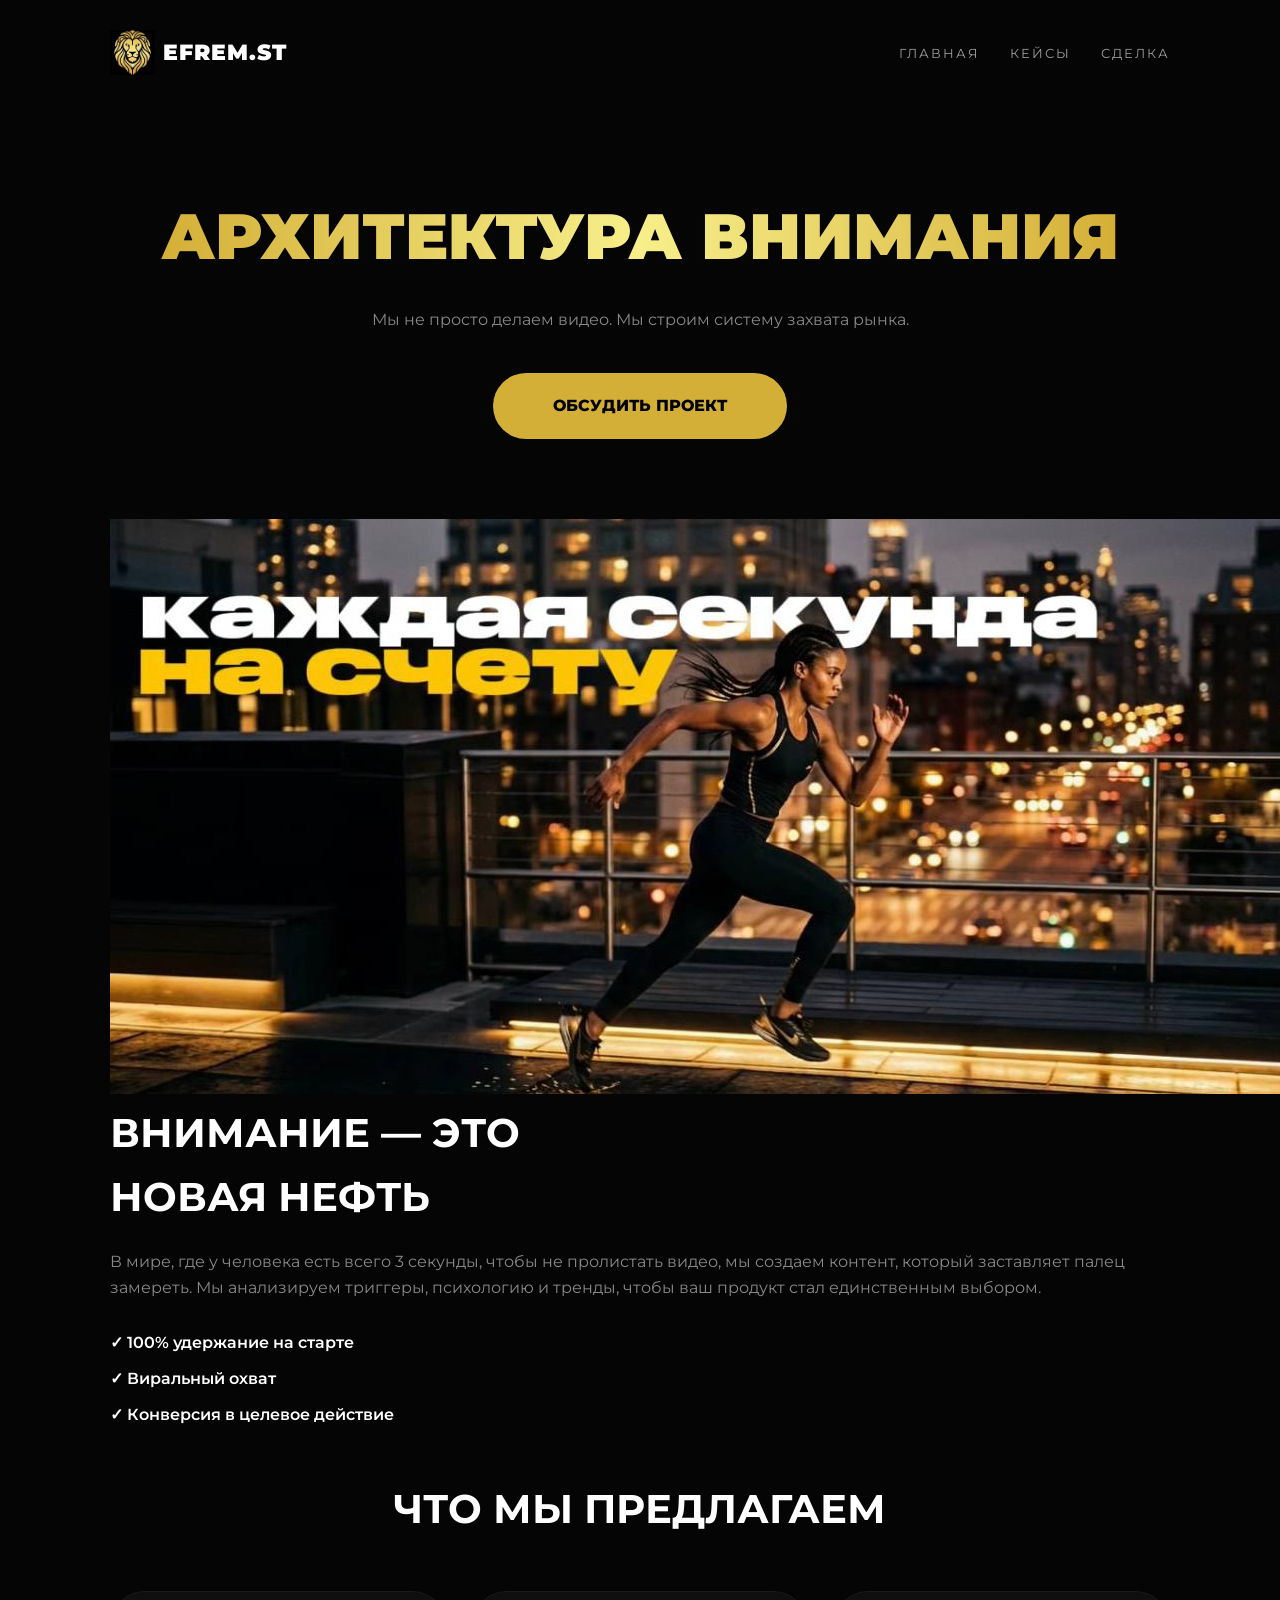
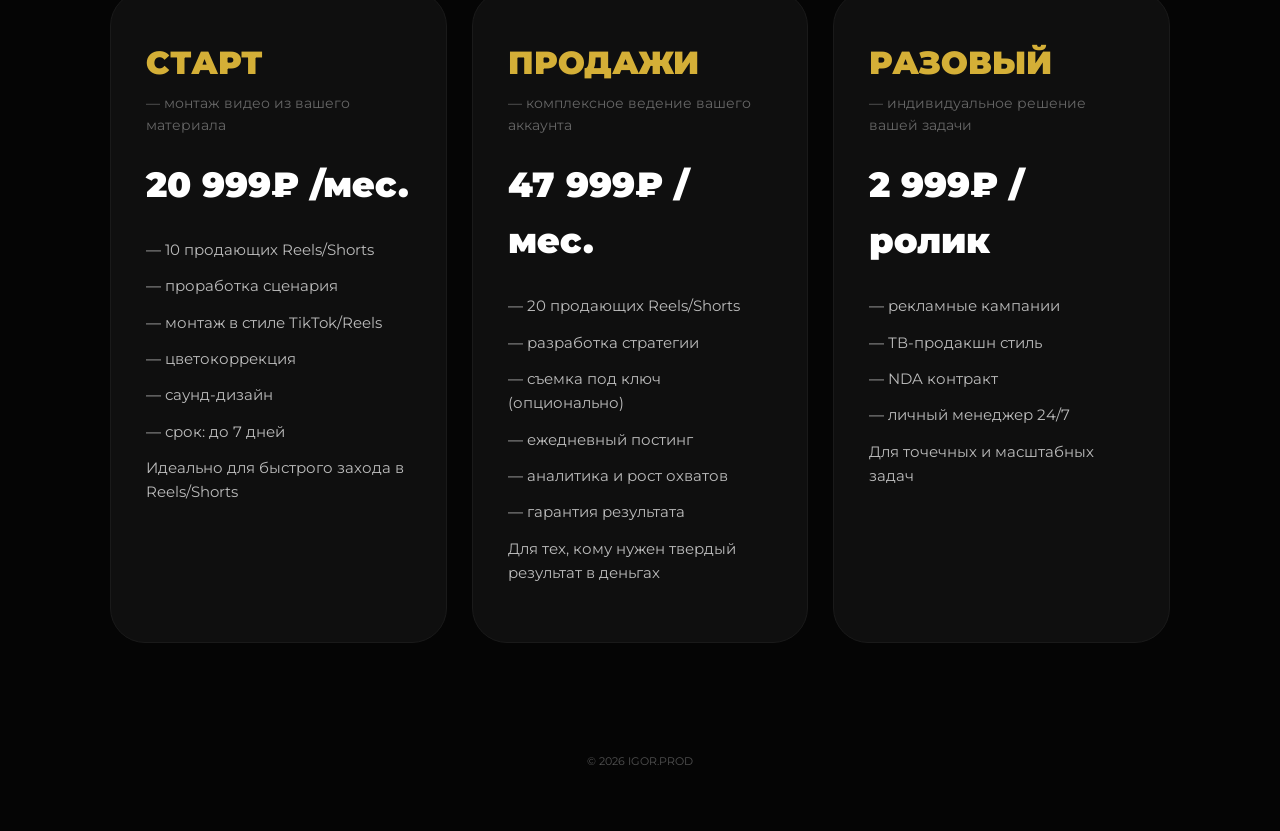
==== index.html @ 1103cfbb "Add files via upload" ====
<!DOCTYPE html>
<html lang="ru">
<head>
    <meta charset="UTF-8">
    <meta name="viewport" content="width=device-width, initial-scale=1.0">
    <title>IGOR.PROD | Доминируй</title>
    <link rel="stylesheet" href="style.css">
</head>
<body>
<header class="container" style="padding: 30px 20px;">
        <nav class="nav" style="display: flex; justify-content: space-between; align-items: center;">
            
            <div class="logo-wrapper" style="display: flex; align-items: center; gap: 8px;">
                <img src="logo.jpg" alt="LOGO" style="height: 45px; width: auto; display: block; border-radius: 0;">
                <span style="color: #fff; font-weight: 900; font-size: 1.4rem; letter-spacing: 1px; font-family: 'Montserrat', sans-serif; line-height: 1;">EFREM.ST</span>
            </div>

            <ul class="nav-menu" style="display: flex; list-style: none; gap: 30px;">
                <li><a href="index.html" style="color: white; text-decoration: none; font-size: 0.8rem; text-transform: uppercase; letter-spacing: 2px; opacity: 0.6;">Главная</a></li>
                <li><a href="portfolio.html" style="color: white; text-decoration: none; font-size: 0.8rem; text-transform: uppercase; letter-spacing: 2px; opacity: 0.6;">Кейсы</a></li>
                <li><a href="contacts.html" style="color: white; text-decoration: none; font-size: 0.8rem; text-transform: uppercase; letter-spacing: 2px; opacity: 0.6;">Сделка</a></li>
            </ul>

        </nav>
    </header>
    
    <main class="container">
        <section class="hero">
            <h1 class="gold-gradient-text">АРХИТЕКТУРА ВНИМАНИЯ</h1>
            <p style="color: #888; margin-bottom: 40px;">Мы не просто делаем видео. Мы строим систему захвата рынка.</p>
            <a href="contacts.html" class="glass-button">ОБСУДИТЬ ПРОЕКТ</a>
        </section>
   
<section class="info-section">
            <div class="info-image" style="flex: 1;">
                <img src="glav.jpg" alt="Production">
            </div>
            <div class="info-content" style="flex: 1;">
                <h2 style="font-size: 2.5rem; margin-bottom: 20px; text-transform: uppercase;">Внимание — это <br>новая нефть</h2>
                <p style="color: #888; margin-bottom: 30px;">В мире, где у человека есть всего 3 секунды, чтобы не пролистать видео, мы создаем контент, который заставляет палец замереть. Мы анализируем триггеры, психологию и тренды, чтобы ваш продукт стал единственным выбором.</p>
                <ul style="list-style: none; font-weight: 600;">
                    <li style="margin-bottom: 10px;">✓ 100% удержание на старте</li>
                    <li style="margin-bottom: 10px;">✓ Виральный охват</li>
                    <li style="margin-bottom: 10px;">✓ Конверсия в целевое действие</li>
                </ul>
            </div>
        </section>

        <h2 style="text-align: center; text-transform: uppercase; font-size: 2.5rem; margin-top: 50px;">ЧТО МЫ ПРЕДЛАГАЕМ</h2>

        <div class="pricing-grid">
            <div class="price-card">
                <h3>СТАРТ</h3>
                <div class="price-subtext">— монтаж видео из вашего материала</div>
                <div class="price-value">20 999₽ /мес.</div>
                <p>— 10 продающих Reels/Shorts
                <p>— проработка сценария</p>
                <p>— монтаж в стиле TikTok/Reels</p>
                <p>— цветокоррекция</p>
                <p>— саунд-дизайн</p>
                <p>— срок: до 7 дней</p>
                <p class="card-footer">Идеально для быстрого захода в Reels/Shorts</p>
            </div>

            <div class="price-card">
                <h3>ПРОДАЖИ</h3>
                <div class="price-subtext">— комплексное ведение вашего аккаунта</div>
                <div class="price-value">47 999₽ /мес.</div>
                <p>— 20 продающих Reels/Shorts
                <p>— разработка стратегии</p>
                <p>— съемка под ключ (опционально)</p>
                <p>— ежедневный постинг</p>
                <p>— аналитика и рост охватов</p>
                <p>— гарантия результата</p>
                <p class="card-footer">Для тех, кому нужен твердый результат в деньгах</p>
            </div>

            <div class="price-card">
                <h3>РАЗОВЫЙ</h3>
                <div class="price-subtext">— индивидуальное решение вашей задачи</div>
                <div class="price-value">2 999₽ /ролик</div>
                <p>— рекламные кампании</p>
                <p>— ТВ-продакшн стиль</p>
                <p>— NDA контракт</p>
                <p>— личный менеджер 24/7</p>
                <p class="card-footer">Для точечных и масштабных задач</p>
            </div>
        </div>
    </main>

    <footer class="footer">
        <p>&copy; 2026 IGOR.PROD</p>
    </footer>

</body>
</html>
---- style.css ----
@import url('https://fonts.googleapis.com/css2?family=Montserrat:wght@400;700;900&display=swap');

:root {
    --bg-color: #050505;
    --text-color: #ffffff;
    --gold: #D4AF37;
    --gold-gradient: linear-gradient(90deg, #D4AF37 0%, #F7EF8A 50%, #D4AF37 100%);
}

* { margin: 0; padding: 0; box-sizing: border-box; }

body {
    background-color: var(--bg-color);
    color: var(--text-color);
    font-family: 'Montserrat', sans-serif;
    line-height: 1.6;
}

.container { max-width: 1100px; margin: 0 auto; padding: 0 20px; }

/* ЭФФЕКТЫ */
.gold-gradient-text {
    background: var(--gold-gradient);
    -webkit-background-clip: text;
    -webkit-text-fill-color: transparent;
    display: inline-block;
}

.glass-card {
    background: rgba(255, 255, 255, 0.03) !important;
    backdrop-filter: blur(15px);
    border: 1px solid rgba(212, 175, 55, 0.3) !important;
    box-shadow: 0 8px 32px 0 rgba(0, 0, 0, 0.8);
}

/* ШАПКА */
header { padding: 30px 0; }
.nav { display: flex; justify-content: space-between; align-items: center; }
.nav-menu { display: flex; list-style: none; gap: 30px; }
.nav-menu a { color: white; text-decoration: none; font-size: 0.8rem; text-transform: uppercase; letter-spacing: 2px; opacity: 0.6; transition: 0.3s; }
.nav-menu a:hover { opacity: 1; color: var(--gold); }

/* ГЛАВНАЯ / ТАРИФЫ */
.hero { padding: 80px 0; text-align: center; }
.hero h1 { font-size: 4rem; font-weight: 900; text-transform: uppercase; margin-bottom: 20px; }

.glass-button {
    display: inline-block;
    padding: 20px 60px;
    background: var(--gold);
    color: #000;
    text-decoration: none;
    font-weight: 800;
    border-radius: 50px;
    text-transform: uppercase;
    transition: 0.4s;
}
.glass-button:hover { transform: translateY(-5px); box-shadow: 0 15px 30px rgba(212, 175, 55, 0.4); }

.pricing-grid { display: grid; grid-template-columns: repeat(auto-fit, minmax(300px, 1fr)); gap: 25px; padding: 50px 0; }
.price-card { background: #0f0f0f; border: 1px solid #1a1a1a; border-radius: 35px; padding: 45px 35px; text-align: left; transition: 0.4s cubic-bezier(0.175, 0.885, 0.32, 1.275); }
.price-card:hover { transform: translateY(-15px) scale(1.03); border-color: var(--gold); box-shadow: 0 20px 50px rgba(212, 175, 55, 0.15); }
.price-card h3 { font-size: 2rem; color: var(--gold); margin-bottom: 5px; text-transform: uppercase; font-weight: 900; }
.price-subtext { font-size: 0.85rem; color: #666; margin-bottom: 20px; text-transform: lowercase; }
.price-value { font-size: 2.2rem; font-weight: 900; margin-bottom: 25px; color: #fff; }
.price-card p { font-size: 0.95rem; color: #bbb; margin-bottom: 12px; }

/* ПОРТФОЛИО */
.steps-grid { display: grid; grid-template-columns: repeat(auto-fit, minmax(220px, 1fr)); gap: 20px; margin-bottom: 80px; }
.step-card { background: #0d0d0d; padding: 30px; border-radius: 35px; border: 1px solid #1a1a1a; transition: 0.4s; }
.step-card:hover { border-color: var(--gold); transform: translateY(-10px); box-shadow: 0 15px 30px rgba(212, 175, 55, 0.1); }
.step-num { font-size: 2.5rem; font-weight: 900; color: var(--gold); margin-bottom: 15px; }
.step-card h3 { margin-bottom: 10px; font-size: 1.2rem; font-weight: 900; }

.portfolio-grid { display: grid; grid-template-columns: 1fr 1fr; gap: 40px; padding-bottom: 100px; }
.work-card { text-align: center; }
.work-img-wrap { width: 100%; height: auto; border-radius: 40px; overflow: hidden; margin-bottom: 25px; border: 1px solid #1a1a1a; transition: 0.4s ease; }
.work-img-wrap img { width: 100%; height: auto; display: block; }
.work-card:hover .work-img-wrap { border-color: var(--gold); box-shadow: 0 20px 40px rgba(212, 175, 55, 0.15); }
.work-btn { display: inline-block; padding: 14px 35px; background: transparent; border: 1px solid var(--gold); color: var(--gold); text-decoration: none; border-radius: 50px; font-size: 0.8rem; font-weight: 700; transition: 0.3s; }
.work-btn:hover { background: var(--gold); color: #000; transform: scale(1.05); }

/* СПИСОК С ГАЛОЧКАМИ */
.benefits-section { padding: 80px 0 120px; max-width: 850px; margin: 0 auto; }
.
benefit-item { display: flex; align-items: flex-start; gap: 20px; margin-bottom: 35px; }
.check-icon { color: var(--gold); font-size: 1.8rem; font-weight: 900; line-height: 1; }
.benefit-item p { font-size: 1.4rem; font-weight: 700; color: #ffffff; line-height: 1.4; }
.gold-text { color: var(--gold); }

/* КОНТАКТЫ */
.contacts-hero { padding: 80px 0; text-align: center; }
.contacts-hero h1 { font-size: 3.2rem; font-weight: 900; line-height: 1.1; margin-bottom: 30px; text-transform: uppercase; }
.contacts-subtitle { font-size: 1.2rem; color: #bbb; max-width: 850px; margin: 0 auto 50px; line-height: 1.6; }
.trust-section { background: #0d0d0d; padding: 60px 40px; border-radius: 40px; border: 1px solid #1a1a1a; margin-bottom: 100px; }
.trust-title { font-size: 1.8rem; font-weight: 900; margin-bottom: 40px; color: var(--gold); text-align: center; }
.trust-grid { display: flex; flex-direction: column; gap: 30px; }
.trust-item { display: flex; gap: 20px; align-items: flex-start; }
.trust-dot { color: var(--gold); font-size: 1.2rem; line-height: 1.5; }
.trust-item p { font-size: 1.1rem; color: #eee; line-height: 1.5; }
.trust-item strong { color: #fff; text-transform: uppercase; font-size: 1rem; display: block; margin-bottom: 5px; }
.trust-section:hover { border-color: var(--gold); box-shadow: 0 20px 50px rgba(212, 175, 55, 0.05); transition: 0.5s; }

.footer { padding: 60px 0; text-align: center; opacity: 0.3; font-size: 0.7rem; }
/* СТИЛИ ДЛЯ МИНИ-FAQ В КОНТАКТАХ */
.faq-minimal {
    padding-bottom: 60px;
    margin-top: -40px; /* Прижимаем чуть ближе к блоку доверия */
}

.faq-item {
    max-width: 850px;
    margin-left: 40px; /* Смещаем левее, чтобы было вровень с текстом выше */
}

.faq-question {
    font-size: 1.1rem;
    font-weight: 700;
    color: #666; /* Темно-серый для вопроса */
    margin-bottom: 5px;
    font-style: italic;
}

.faq-answer {
    font-size: 1.1rem;
    color: #888; /* Серый для ответа */
    line-height: 1.5;
}
/* --- АДАПТАЦИЯ ПОД МОБИЛЬНЫЕ УСТРОЙСТВА --- */
@media (max-width: 768px) {
    .hero h1 { font-size: 2.2rem; } /* Уменьшаем заголовок на главном */
    .contacts-hero h1 { font-size: 1.8rem; }
    
    .nav { flex-direction: column; gap: 20px; text-align: center; }
    .nav-menu { gap: 15px; }

    .pricing-grid, .portfolio-grid, .steps-grid {
        grid-template-columns: 1fr; /* Всё в одну колонку */
        gap: 20px;
    }

    .work-img-wrap { height: auto; border-radius: 25px; }
    .price-card, .step-card, .trust-section { padding: 25px 20px; border-radius: 25px; }
    
    .benefit-item p { font-size: 1.1rem; }
    .check-icon { font-size: 1.4rem; }
    
    .final-text-section p { font-size: 1.2rem; }
}
.faq-minimal {
    margin-top: 60px !important; /* Жестко толкаем блок вниз из-под рамки */
    position: relative;
    z-index: 10;
    display: block;
    clear: both; /* Если там были плавающие элементы, это их сбросит */
}

.faq-item {
    padding-top: 20px;
}
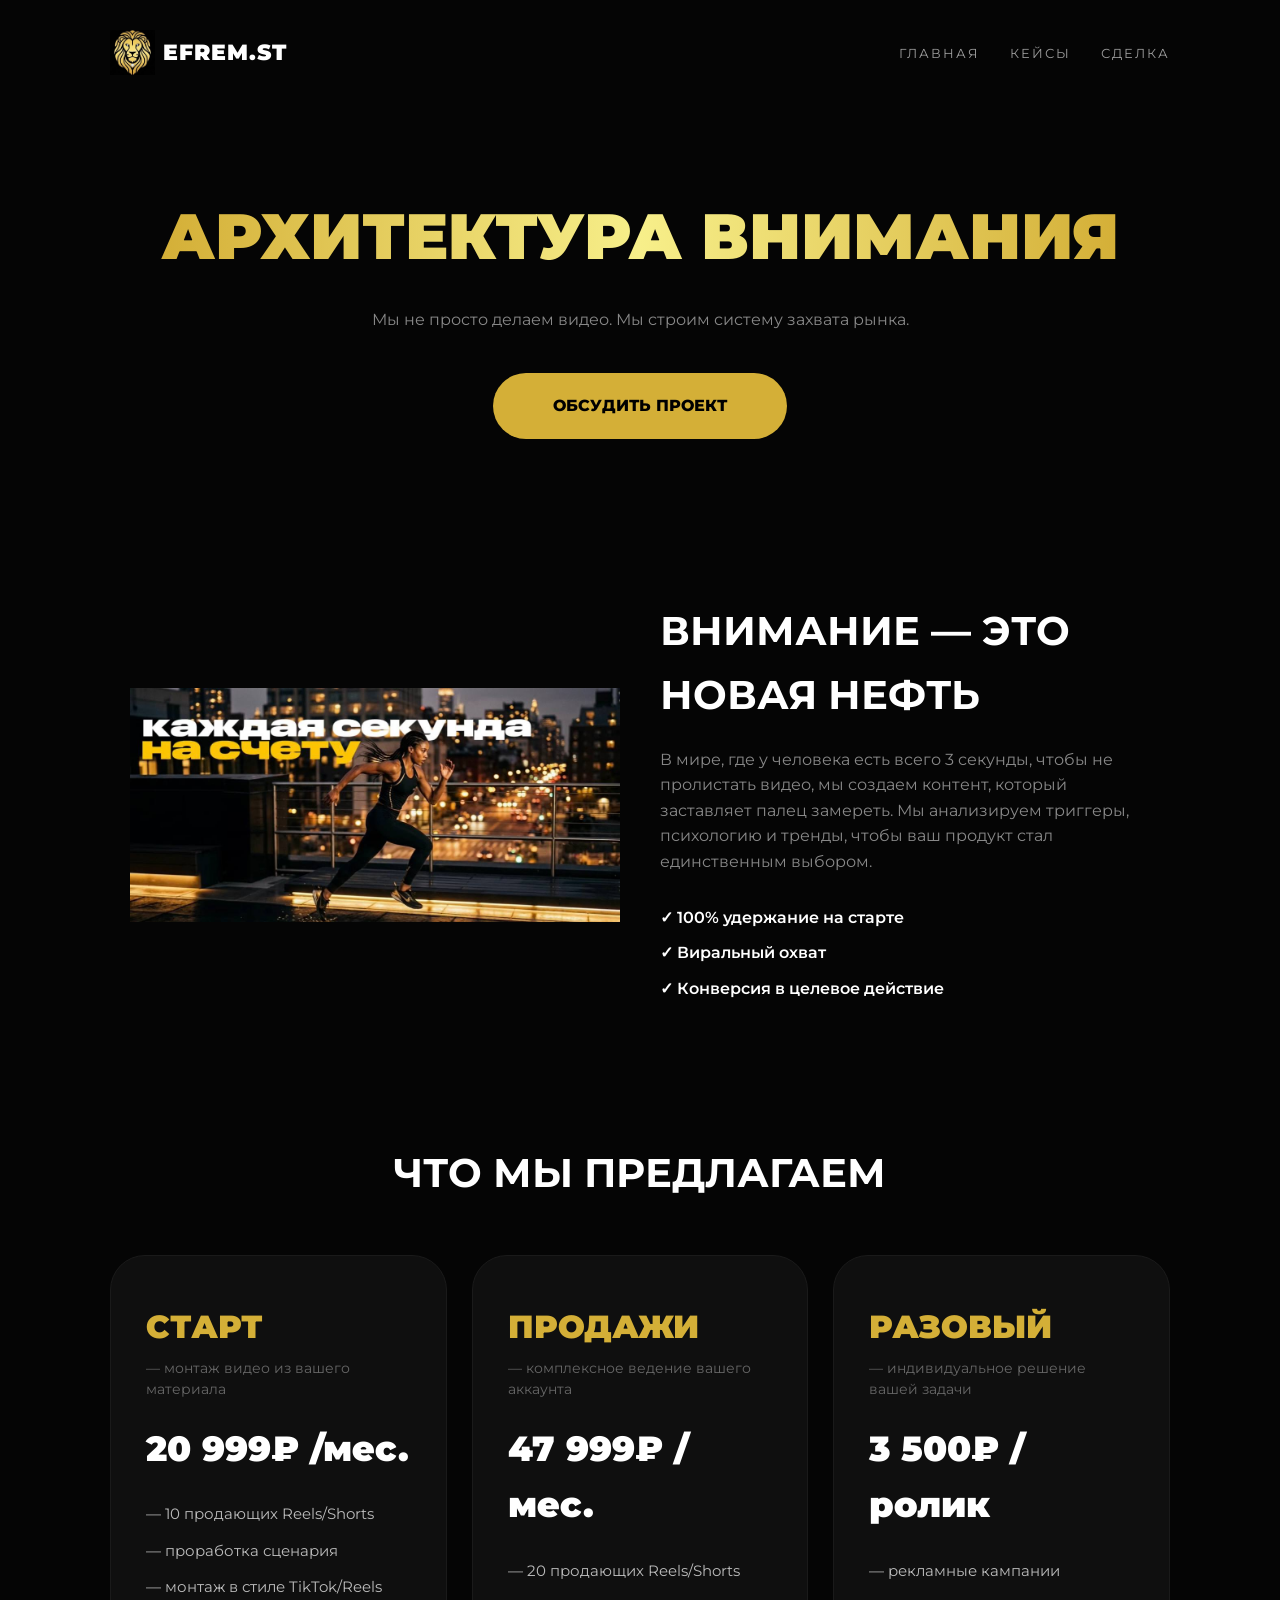
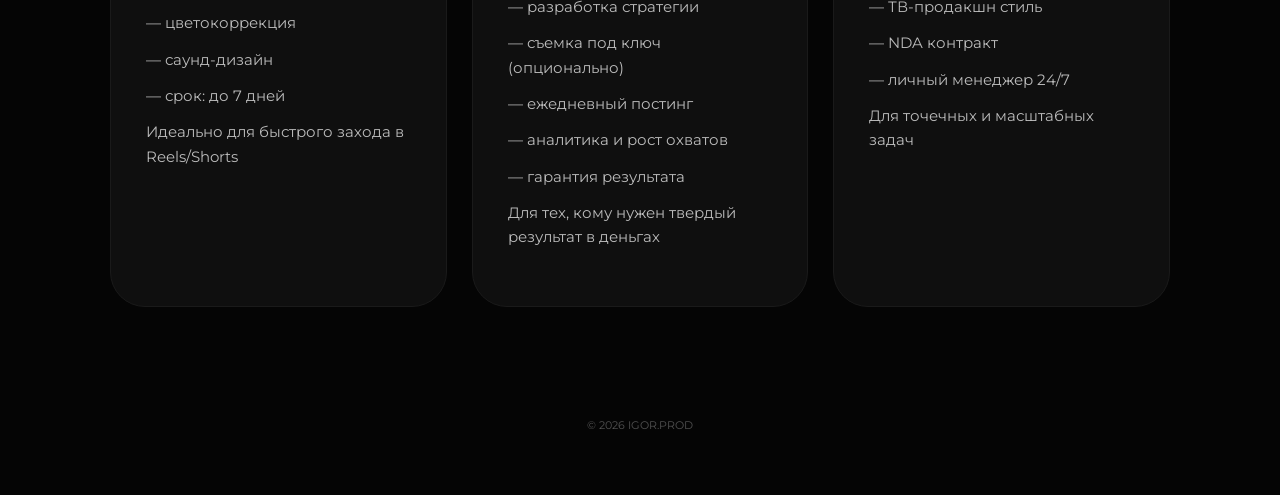
==== commit 4dd62068: "Update index.html" ====
--- a/index.html
+++ b/index.html
@@ -78,7 +78,7 @@
             <div class="price-card">
                 <h3>РАЗОВЫЙ</h3>
                 <div class="price-subtext">— индивидуальное решение вашей задачи</div>
-                <div class="price-value">2 999₽ /ролик</div>
+                <div class="price-value">3 500₽ /ролик</div>
                 <p>— рекламные кампании</p>
                 <p>— ТВ-продакшн стиль</p>
                 <p>— NDA контракт</p>
@@ -93,4 +93,4 @@
     </footer>
 
 </body>
-</html>+</html>
--- a/style.css
+++ b/style.css
@@ -1,160 +1,191 @@
-@import url('https://fonts.googleapis.com/css2?family=Montserrat:wght@400;700;900&display=swap');
-
-:root {
-    --bg-color: #050505;
-    --text-color: #ffffff;
-    --gold: #D4AF37;
-    --gold-gradient: linear-gradient(90deg, #D4AF37 0%, #F7EF8A 50%, #D4AF37 100%);
-}
-
-* { margin: 0; padding: 0; box-sizing: border-box; }
-
-body {
-    background-color: var(--bg-color);
-    color: var(--text-color);
-    font-family: 'Montserrat', sans-serif;
-    line-height: 1.6;
-}
-
-.container { max-width: 1100px; margin: 0 auto; padding: 0 20px; }
-
-/* ЭФФЕКТЫ */
-.gold-gradient-text {
-    background: var(--gold-gradient);
-    -webkit-background-clip: text;
-    -webkit-text-fill-color: transparent;
-    display: inline-block;
-}
-
-.glass-card {
-    background: rgba(255, 255, 255, 0.03) !important;
-    backdrop-filter: blur(15px);
-    border: 1px solid rgba(212, 175, 55, 0.3) !important;
-    box-shadow: 0 8px 32px 0 rgba(0, 0, 0, 0.8);
-}
-
-/* ШАПКА */
-header { padding: 30px 0; }
-.nav { display: flex; justify-content: space-between; align-items: center; }
-.nav-menu { display: flex; list-style: none; gap: 30px; }
-.nav-menu a { color: white; text-decoration: none; font-size: 0.8rem; text-transform: uppercase; letter-spacing: 2px; opacity: 0.6; transition: 0.3s; }
-.nav-menu a:hover { opacity: 1; color: var(--gold); }
-
-/* ГЛАВНАЯ / ТАРИФЫ */
-.hero { padding: 80px 0; text-align: center; }
-.hero h1 { font-size: 4rem; font-weight: 900; text-transform: uppercase; margin-bottom: 20px; }
-
-.glass-button {
-    display: inline-block;
-    padding: 20px 60px;
-    background: var(--gold);
-    color: #000;
-    text-decoration: none;
-    font-weight: 800;
-    border-radius: 50px;
-    text-transform: uppercase;
-    transition: 0.4s;
-}
-.glass-button:hover { transform: translateY(-5px); box-shadow: 0 15px 30px rgba(212, 175, 55, 0.4); }
-
-.pricing-grid { display: grid; grid-template-columns: repeat(auto-fit, minmax(300px, 1fr)); gap: 25px; padding: 50px 0; }
-.price-card { background: #0f0f0f; border: 1px solid #1a1a1a; border-radius: 35px; padding: 45px 35px; text-align: left; transition: 0.4s cubic-bezier(0.175, 0.885, 0.32, 1.275); }
-.price-card:hover { transform: translateY(-15px) scale(1.03); border-color: var(--gold); box-shadow: 0 20px 50px rgba(212, 175, 55, 0.15); }
-.price-card h3 { font-size: 2rem; color: var(--gold); margin-bottom: 5px; text-transform: uppercase; font-weight: 900; }
-.price-subtext { font-size: 0.85rem; color: #666; margin-bottom: 20px; text-transform: lowercase; }
-.price-value { font-size: 2.2rem; font-weight: 900; margin-bottom: 25px; color: #fff; }
-.price-card p { font-size: 0.95rem; color: #bbb; margin-bottom: 12px; }
-
-/* ПОРТФОЛИО */
-.steps-grid { display: grid; grid-template-columns: repeat(auto-fit, minmax(220px, 1fr)); gap: 20px; margin-bottom: 80px; }
-.step-card { background: #0d0d0d; padding: 30px; border-radius: 35px; border: 1px solid #1a1a1a; transition: 0.4s; }
-.step-card:hover { border-color: var(--gold); transform: translateY(-10px); box-shadow: 0 15px 30px rgba(212, 175, 55, 0.1); }
-.step-num { font-size: 2.5rem; font-weight: 900; color: var(--gold); margin-bottom: 15px; }
-.step-card h3 { margin-bottom: 10px; font-size: 1.2rem; font-weight: 900; }
-
-.portfolio-grid { display: grid; grid-template-columns: 1fr 1fr; gap: 40px; padding-bottom: 100px; }
-.work-card { text-align: center; }
-.work-img-wrap { width: 100%; height: auto; border-radius: 40px; overflow: hidden; margin-bottom: 25px; border: 1px solid #1a1a1a; transition: 0.4s ease; }
-.work-img-wrap img { width: 100%; height: auto; display: block; }
-.work-card:hover .work-img-wrap { border-color: var(--gold); box-shadow: 0 20px 40px rgba(212, 175, 55, 0.15); }
-.work-btn { display: inline-block; padding: 14px 35px; background: transparent; border: 1px solid var(--gold); color: var(--gold); text-decoration: none; border-radius: 50px; font-size: 0.8rem; font-weight: 700; transition: 0.3s; }
-.work-btn:hover { background: var(--gold); color: #000; transform: scale(1.05); }
-
-/* СПИСОК С ГАЛОЧКАМИ */
-.benefits-section { padding: 80px 0 120px; max-width: 850px; margin: 0 auto; }
-.
-benefit-item { display: flex; align-items: flex-start; gap: 20px; margin-bottom: 35px; }
-.check-icon { color: var(--gold); font-size: 1.8rem; font-weight: 900; line-height: 1; }
-.benefit-item p { font-size: 1.4rem; font-weight: 700; color: #ffffff; line-height: 1.4; }
-.gold-text { color: var(--gold); }
-
-/* КОНТАКТЫ */
-.contacts-hero { padding: 80px 0; text-align: center; }
-.contacts-hero h1 { font-size: 3.2rem; font-weight: 900; line-height: 1.1; margin-bottom: 30px; text-transform: uppercase; }
-.contacts-subtitle { font-size: 1.2rem; color: #bbb; max-width: 850px; margin: 0 auto 50px; line-height: 1.6; }
-.trust-section { background: #0d0d0d; padding: 60px 40px; border-radius: 40px; border: 1px solid #1a1a1a; margin-bottom: 100px; }
-.trust-title { font-size: 1.8rem; font-weight: 900; margin-bottom: 40px; color: var(--gold); text-align: center; }
-.trust-grid { display: flex; flex-direction: column; gap: 30px; }
-.trust-item { display: flex; gap: 20px; align-items: flex-start; }
-.trust-dot { color: var(--gold); font-size: 1.2rem; line-height: 1.5; }
-.trust-item p { font-size: 1.1rem; color: #eee; line-height: 1.5; }
-.trust-item strong { color: #fff; text-transform: uppercase; font-size: 1rem; display: block; margin-bottom: 5px; }
-.trust-section:hover { border-color: var(--gold); box-shadow: 0 20px 50px rgba(212, 175, 55, 0.05); transition: 0.5s; }
-
-.footer { padding: 60px 0; text-align: center; opacity: 0.3; font-size: 0.7rem; }
-/* СТИЛИ ДЛЯ МИНИ-FAQ В КОНТАКТАХ */
-.faq-minimal {
-    padding-bottom: 60px;
-    margin-top: -40px; /* Прижимаем чуть ближе к блоку доверия */
-}
-
-.faq-item {
-    max-width: 850px;
-    margin-left: 40px; /* Смещаем левее, чтобы было вровень с текстом выше */
-}
-
-.faq-question {
-    font-size: 1.1rem;
-    font-weight: 700;
-    color: #666; /* Темно-серый для вопроса */
-    margin-bottom: 5px;
-    font-style: italic;
-}
-
-.faq-answer {
-    font-size: 1.1rem;
-    color: #888; /* Серый для ответа */
-    line-height: 1.5;
-}
-/* --- АДАПТАЦИЯ ПОД МОБИЛЬНЫЕ УСТРОЙСТВА --- */
-@media (max-width: 768px) {
-    .hero h1 { font-size: 2.2rem; } /* Уменьшаем заголовок на главном */
-    .contacts-hero h1 { font-size: 1.8rem; }
-    
-    .nav { flex-direction: column; gap: 20px; text-align: center; }
-    .nav-menu { gap: 15px; }
-
-    .pricing-grid, .portfolio-grid, .steps-grid {
-        grid-template-columns: 1fr; /* Всё в одну колонку */
-        gap: 20px;
-    }
-
-    .work-img-wrap { height: auto; border-radius: 25px; }
-    .price-card, .step-card, .trust-section { padding: 25px 20px; border-radius: 25px; }
-    
-    .benefit-item p { font-size: 1.1rem; }
-    .check-icon { font-size: 1.4rem; }
-    
-    .final-text-section p { font-size: 1.2rem; }
-}
-.faq-minimal {
-    margin-top: 60px !important; /* Жестко толкаем блок вниз из-под рамки */
-    position: relative;
-    z-index: 10;
-    display: block;
-    clear: both; /* Если там были плавающие элементы, это их сбросит */
-}
-
-.faq-item {
-    padding-top: 20px;
-}+@import url('https://fonts.googleapis.com/css2?family=Montserrat:wght@400;700;900&display=swap');
+
+:root {
+    --bg-color: #050505;
+    --text-color: #ffffff;
+    --gold: #D4AF37;
+    --gold-gradient: linear-gradient(90deg, #D4AF37 0%, #F7EF8A 50%, #D4AF37 100%);
+}
+
+* { margin: 0; padding: 0; box-sizing: border-box; }
+
+body {
+    background-color: var(--bg-color);
+    color: var(--text-color);
+    font-family: 'Montserrat', sans-serif;
+    line-height: 1.6;
+}
+
+.container { max-width: 1100px; margin: 0 auto; padding: 0 20px; }
+
+/* ЭФФЕКТЫ */
+.gold-gradient-text {
+    background: var(--gold-gradient);
+    -webkit-background-clip: text;
+    -webkit-text-fill-color: transparent;
+    display: inline-block;
+}
+
+.glass-card {
+    background: rgba(255, 255, 255, 0.03) !important;
+    backdrop-filter: blur(15px);
+    border: 1px solid rgba(212, 175, 55, 0.3) !important;
+    box-shadow: 0 8px 32px 0 rgba(0, 0, 0, 0.8);
+}
+
+/* ШАПКА */
+header { padding: 30px 0; }
+.nav { display: flex; justify-content: space-between; align-items: center; }
+.nav-menu { display: flex; list-style: none; gap: 30px; }
+.nav-menu a { color: white; text-decoration: none; font-size: 0.8rem; text-transform: uppercase; letter-spacing: 2px; opacity: 0.6; transition: 0.3s; }
+.nav-menu a:hover { opacity: 1; color: var(--gold); }
+
+/* ГЛАВНАЯ / ТАРИФЫ */
+.hero { padding: 80px 0; text-align: center; }
+.hero h1 { font-size: 4rem; font-weight: 900; text-transform: uppercase; margin-bottom: 20px; }
+
+.glass-button {
+    display: inline-block;
+    padding: 20px 60px;
+    background: var(--gold);
+    color: #000;
+    text-decoration: none;
+    font-weight: 800;
+    border-radius: 50px;
+    text-transform: uppercase;
+    transition: 0.4s;
+}
+.glass-button:hover { transform: translateY(-5px); box-shadow: 0 15px 30px rgba(212, 175, 55, 0.4); }
+
+/* --- НОВОЕ: Стили для Info Section --- */
+.info-section {
+    display: flex;
+    gap: 40px;
+    padding: 80px 20px;
+    align-items: center; /* Центрирование по вертикали */
+}
+.info-image img {
+    max-width: 100%; /* Изображение масштабируется внутри своего контейнера */
+    height: auto;
+    display: block;
+}
+/* ---------------------------------- */
+
+.pricing-grid { display: grid; grid-template-columns: repeat(auto-fit, minmax(300px, 1fr)); gap: 25px; padding: 50px 0; }
+.price-card { background: #0f0f0f; border: 1px solid #1a1a1a; border-radius: 35px; padding: 45px 35px; text-align: left; transition: 0.4s cubic-bezier(0.175, 0.885, 0.32, 1.275); }
+.price-card:hover { transform: translateY(-15px) scale(1.03); border-color: var(--gold); box-shadow: 0 20px 50px rgba(212, 175, 55, 0.15); }
+.price-card h3 { font-size: 2rem; color: var(--gold); margin-bottom: 5px; text-transform: uppercase; font-weight: 900; }
+.price-subtext { font-size: 0.85rem; color: #666; margin-bottom: 20px; text-transform: lowercase; }
+.price-value { font-size: 2.2rem; font-weight: 900; margin-bottom: 25px; color: #fff; }
+.price-card p { font-size: 0.95rem; color: #bbb; margin-bottom: 12px; }
+
+/* ПОРТФОЛИО */
+.steps-grid { display: grid; grid-template-columns: repeat(auto-fit, minmax(220px, 1fr)); gap: 20px; margin-bottom: 80px; }
+.step-card { background: #0d0d0d; padding: 30px; border-radius: 35px; border: 1px solid #1a1a1a; transition: 0.4s; }
+.step-card:hover { border-color: var(--gold); transform: translateY(-10px); box-shadow: 0 15px 30px rgba(212, 175, 55, 0.1); }
+.step-num { font-size: 2.5rem; font-weight: 900; color: var(--gold); margin-bottom: 15px; }
+.step-card h3 { margin-bottom: 10px; font-size: 1.2rem; font-weight: 900; }
+
+.portfolio-grid { display: grid; grid-template-columns: 1fr 1fr; gap: 40px; padding-bottom: 100px; }
+.work-card { text-align: center; }
+.work-img-wrap { width: 100%; height: auto; border-radius: 40px; overflow: hidden; margin-bottom: 25px; border: 1px solid #1a1a1a; transition: 0.4s ease; }
+.work-img-wrap img { width: 100%; height: auto; display: block; }
+.work-card:hover .work-img-wrap { border-color: var(--gold); box-shadow: 0 20px 40px rgba(212, 175, 55, 0.15); }
+.work-btn { display: inline-block; padding: 14px 35px; background: transparent; border: 1px solid var(--gold); color: var(--gold); text-decoration: none; border-radius: 50px; font-size: 0.8rem; font-weight: 700; transition: 0.3s; }
+.work-btn:hover { background: var(--gold); color: #000; transform: scale(1.05); }
+
+/* СПИСОК С ГАЛОЧКАМИ */
+.benefits-section { padding: 80px 0 120px; max-width: 850px; margin: 0 auto; }
+.benefit-item { display: flex; align-items: flex-start; gap: 20px; margin-bottom: 35px; }
+.check-icon { color: var(--gold); font-size: 1.8rem; font-weight: 900; line-height: 1; }
+.benefit-item p { font-size: 1.4rem; font-weight: 700; color: #ffffff; line-height: 1.4; }
+.gold-text { color: var(--gold); }
+
+/* КОНТАКТЫ */
+.contacts-hero { padding: 80px 0; text-align: center; }
+.contacts-hero h1 { font-size: 3.2rem; font-weight: 900; line-height: 1.1; margin-bottom: 30px; text-transform: uppercase; }
+.contacts-subtitle { font-size: 1.2rem; color: #bbb; max-width: 850px; margin: 0 auto 50px; line-height: 1.6; }
+.trust-section { background: #0d0d0d; padding: 60px 40px; border-radius: 40px; border: 1px solid #1a1a1a; margin-bottom: 100px; }
+.trust-title { font-size: 1.8rem; font-weight: 900; margin-bottom: 40px; color: var(--gold); text-align: center; }
+.trust-grid { display: flex; flex-direction: column; gap: 30px; }
+.trust-item { display: flex; gap: 20px; align-items: flex-start; }
+.trust-dot { color: var(--gold); font-size: 1.2rem; line-height: 1.5; }
+.trust-item p { font-size: 1.1rem; color: #eee; line-height: 1.5; }
+.trust-item strong { color: #fff; text-transform: uppercase; font-size: 1rem; display: block; margin-bottom: 5px; }
+.trust-section:hover { border-color: var(--gold); box-shadow: 0 20px 50px rgba(212, 175, 55, 0.05); transition: 0.5s; }
+
+.footer { padding: 60px 0; text-align: center; opacity: 0.3; font-size: 0.7rem; }
+/* СТИЛИ ДЛЯ МИНИ-FAQ В КОНТАКТАХ */
+.faq-minimal {
+    padding-bottom: 60px;
+    margin-top: -40px; /* Прижимаем чуть ближе к блоку доверия */
+}
+
+.faq-item {
+    max-width: 850px;
+    margin-left: 40px; /* Смещаем левее, чтобы было вровень с текстом выше */
+}
+
+.faq-question {
+    font-size: 1.1rem;
+    font-weight: 700;
+    color: #666; /* Темно-серый для вопроса */
+    margin-bottom: 5px;
+    font-style: italic;
+}
+
+.faq-answer {
+    font-size: 1.1rem;
+    color: #888; /* Серый для ответа */
+    line-height: 1.5;
+}
+/* --- АДАПТАЦИЯ ПОД МОБИЛЬНЫЕ УСТРОЙСТВА --- */
+@media (max-width: 768px) {
+    .hero h1 { font-size: 2.2rem; } /* Уменьшаем заголовок на главном */
+    .contacts-hero h1 { font-size: 1.8rem; }
+    
+    .nav { flex-direction: column; gap: 20px; text-align: center; }
+    .nav-menu { gap: 15px; }
+
+    /* --- НОВОЕ: Стили для Info Section на Мобильном --- */
+    .info-section {
+        flex-direction: column; /* Вертикальный макет */
+        padding: 40px 0;
+    }
+    .info-image, .info-content {
+        flex: none !important; /* Убрать flex: 1, чтобы контейнер не растягивался */
+        width: 100%; /* Полная ширина экрана */
+    }
+    .info-image {
+        margin-bottom: 20px; /* Отступ между картинкой и текстом */
+    }
+    /* Уменьшим заголовок "Внимание", чтобы соответствовал общему стилю */
+    .info-content h2 {
+        font-size: 1.8rem !important;
+    }
+    /* ----------------------------------------------- */
+
+    .pricing-grid, .portfolio-grid, .steps-grid {
+        grid-template-columns: 1fr; /* Всё в одну колонку */
+        gap: 20px;
+    }
+
+    .work-img-wrap { height: auto; border-radius: 25px; }
+    .price-card, .step-card, .trust-section { padding: 25px 20px; border-radius: 25px; }
+    
+    .benefit-item p { font-size: 1.1rem; }
+    .check-icon { font-size: 1.4rem; }
+    
+    .final-text-section p { font-size: 1.2rem; }
+}
+.faq-minimal {
+    margin-top: 60px !important; /* Жестко толкаем блок вниз из-под рамки */
+    position: relative;
+    z-index: 10;
+    display: block;
+    clear: both; /* Если там были плавающие элементы, это их сбросит */
+}
+
+.faq-item {
+    padding-top: 20px;
+}
